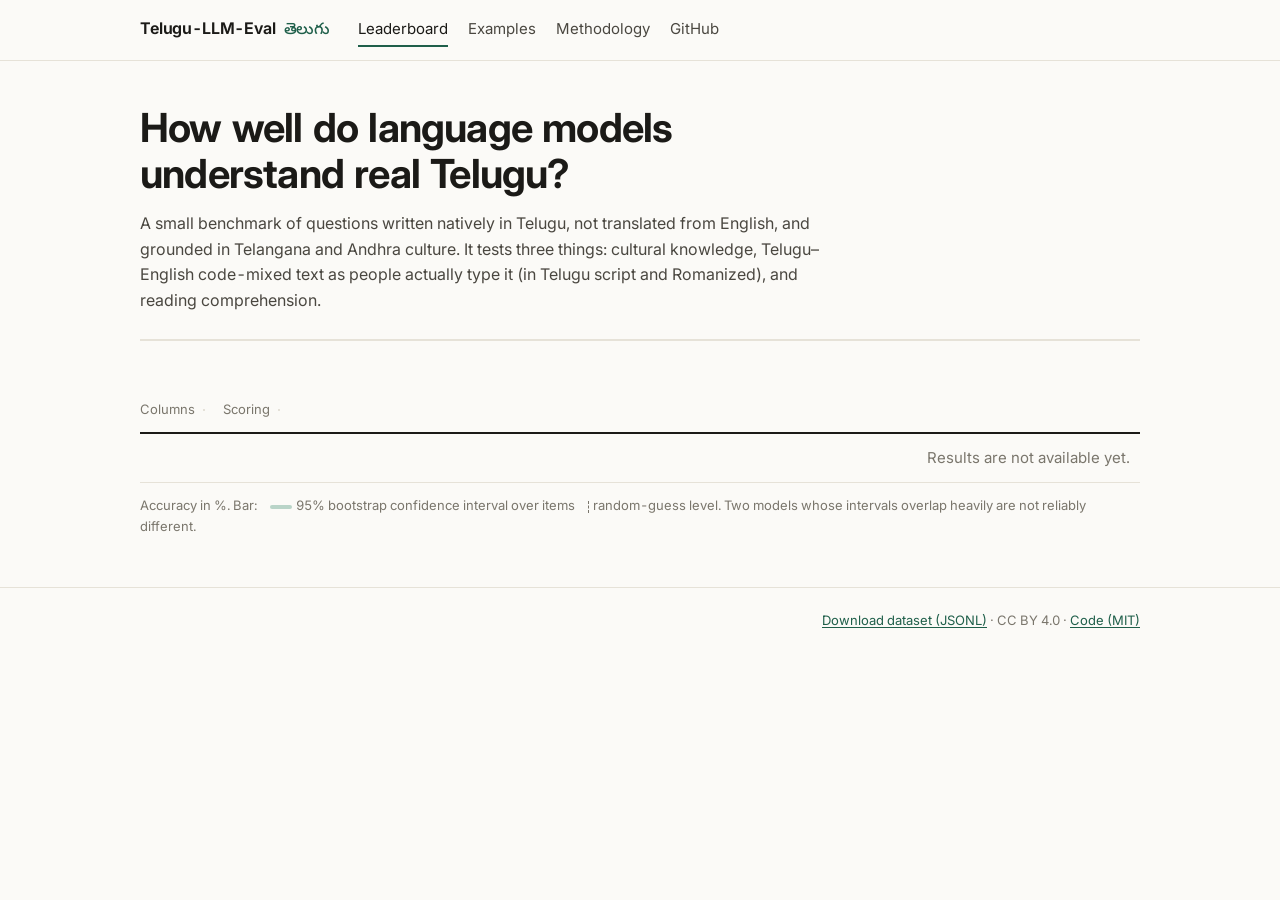
==== site/index.html @ 3f94fd15 "Add evaluation harness, scoring, leaderboard site, docs and CI (steps 2-5)" ====
<!doctype html>
<html lang="en">
<head>
<meta charset="utf-8">
<meta name="viewport" content="width=device-width, initial-scale=1">
<title>Telugu-LLM-Eval · Leaderboard</title>
<meta name="description" content="A native-authored Telugu benchmark for large language models: cultural knowledge, code-mixed text and reading comprehension.">
<link rel="preconnect" href="https://fonts.googleapis.com">
<link rel="preconnect" href="https://fonts.gstatic.com" crossorigin>
<link href="https://fonts.googleapis.com/css2?family=Inter:wght@400;500;600;700&family=Noto+Sans+Telugu:wght@400;500;600&display=swap" rel="stylesheet">
<link rel="stylesheet" href="assets/style.css">
<link rel="icon" href="data:image/svg+xml,<svg xmlns='http://www.w3.org/2000/svg' viewBox='0 0 32 32'><rect width='32' height='32' rx='6' fill='%231f5f4a'/><text x='16' y='23' font-size='18' text-anchor='middle' fill='white' font-family='sans-serif'>తె</text></svg>">
</head>
<body>
<header class="site-head">
  <div class="wrap">
    <a class="brand" href="./">Telugu-LLM-Eval <span class="te" lang="te">తెలుగు</span></a>
    <nav class="nav" aria-label="Main">
      <a href="./" aria-current="page">Leaderboard</a>
      <a href="examples.html">Examples</a>
      <a href="methodology.html">Methodology</a>
      <a class="ext" href="https://github.com/LHarsha/Telugu-LLM-Eval">GitHub</a>
    </nav>
  </div>
</header>

<main class="wrap">
  <div class="intro">
    <h1>How well do language models understand real Telugu?</h1>
    <p>A small benchmark of questions written natively in Telugu, not translated from English, and grounded in Telangana and Andhra culture. It tests three things: cultural knowledge, Telugu–English code-mixed text as people actually type it (in Telugu script and Romanized), and reading comprehension.</p>
    <div class="facts" id="facts"></div>
    <div id="notice"></div>
  </div>

  <div class="controls">
    <label>Columns
      <span class="seg" id="groupSeg" role="group" aria-label="Break down by"></span>
    </label>
    <label id="judgeWrap" hidden>Scoring
      <span class="seg" id="judgeSeg" role="group" aria-label="Scoring mode"></span>
    </label>
  </div>

  <div class="table-wrap">
    <table class="board" id="board" aria-describedby="legend">
      <thead></thead>
      <tbody><tr><td class="empty" colspan="6">Loading results…</td></tr></tbody>
    </table>
  </div>
  <p class="legend" id="legend">Accuracy in %. Bar: <i class="l-range"></i>95% bootstrap confidence interval over items <i class="l-chance"></i>random-guess level. Two models whose intervals overlap heavily are not reliably different.</p>
</main>

<footer>
  <div class="wrap">
    <span id="meta"></span>
    <span><a href="data/dataset/items.jsonl">Download dataset (JSONL)</a> · CC BY 4.0 · <a href="https://github.com/LHarsha/Telugu-LLM-Eval">Code (MIT)</a></span>
  </div>
</footer>
<script src="assets/leaderboard.js"></script>
</body>
</html>
---- site/assets/style.css ----
:root {
  --bg: #fbfaf7;
  --surface: #ffffff;
  --ink: #1b1a17;
  --ink-2: #4a4740;
  --muted: #7a766c;
  --line: #e6e2d8;
  --line-2: #d6d1c4;
  --accent: #1f5f4a;
  --accent-soft: #e3efe9;
  --warn-bg: #fbf3dc;
  --warn-ink: #6b4d00;
  --bar: #1f5f4a;
  --bar-ci: #b9d4c8;
  --font: "Inter", system-ui, -apple-system, "Segoe UI", Roboto, sans-serif;
  --font-te: "Noto Sans Telugu", "Nirmala UI", "Gautami", system-ui, sans-serif;
  --mono: ui-monospace, "SFMono-Regular", Consolas, "Liberation Mono", monospace;
  color-scheme: light;
}
@media (prefers-color-scheme: dark) {
  :root:not([data-theme="light"]) {
    --bg: #131312; --surface: #1b1b19; --ink: #eceae4; --ink-2: #c9c5bb; --muted: #95918a;
    --line: #2d2c29; --line-2: #3b3a36; --accent: #7cc4a6; --accent-soft: #1d2f28;
    --warn-bg: #2f2814; --warn-ink: #e8cf86; --bar: #7cc4a6; --bar-ci: #2f5546;
    color-scheme: dark;
  }
}
:root[data-theme="dark"] {
  --bg: #131312; --surface: #1b1b19; --ink: #eceae4; --ink-2: #c9c5bb; --muted: #95918a;
  --line: #2d2c29; --line-2: #3b3a36; --accent: #7cc4a6; --accent-soft: #1d2f28;
  --warn-bg: #2f2814; --warn-ink: #e8cf86; --bar: #7cc4a6; --bar-ci: #2f5546;
  color-scheme: dark;
}

* { box-sizing: border-box; }
html { -webkit-text-size-adjust: 100%; }
body {
  margin: 0; background: var(--bg); color: var(--ink);
  font: 16px/1.6 var(--font); font-feature-settings: "tnum" 1;
}
a { color: var(--accent); text-underline-offset: 2px; }
a:hover { text-decoration-thickness: 2px; }
.te, [lang="te"] { font-family: var(--font-te); }
code, pre { font-family: var(--mono); font-size: 0.88em; }

.wrap { max-width: 1040px; margin: 0 auto; padding: 0 20px; }

/* header */
.site-head { border-bottom: 1px solid var(--line); }
.site-head .wrap { display: flex; align-items: center; gap: 28px; min-height: 60px; flex-wrap: wrap; }
.brand { font-weight: 650; letter-spacing: -0.01em; color: var(--ink); text-decoration: none; display: flex; align-items: baseline; gap: 8px; }
.brand .te { font-weight: 500; color: var(--accent); }
.nav { display: flex; gap: 20px; flex-wrap: wrap; font-size: 15px; }
.nav a { color: var(--ink-2); text-decoration: none; padding: 4px 0; border-bottom: 2px solid transparent; }
.nav a:hover { color: var(--ink); }
.nav a[aria-current="page"] { color: var(--ink); border-bottom-color: var(--accent); }
.nav .ext { margin-left: auto; }

/* page intro */
.intro { padding: 44px 0 20px; }
.intro h1 { font-size: clamp(28px, 4vw, 40px); line-height: 1.15; letter-spacing: -0.02em; margin: 0 0 14px; font-weight: 680; max-width: 18em; }
.intro p { color: var(--ink-2); max-width: 44em; margin: 0 0 10px; }
.facts { display: flex; flex-wrap: wrap; gap: 0; margin: 26px 0 8px; border-top: 1px solid var(--line); border-bottom: 1px solid var(--line); }
.facts div { padding: 14px 28px 14px 0; margin-right: 28px; border-right: 1px solid var(--line); }
.facts div:last-child { border-right: 0; }
.facts b { display: block; font-size: 24px; font-weight: 650; letter-spacing: -0.01em; }
.facts span { color: var(--muted); font-size: 13px; }

.notice { background: var(--warn-bg); color: var(--warn-ink); padding: 10px 14px; border-radius: 6px; font-size: 14px; margin: 18px 0 0; }

/* controls */
.controls { display: flex; gap: 18px; align-items: center; flex-wrap: wrap; margin: 30px 0 12px; }
.controls label { font-size: 13px; color: var(--muted); display: flex; gap: 8px; align-items: center; }
.seg { display: inline-flex; border: 1px solid var(--line-2); border-radius: 6px; overflow: hidden; }
.seg button { font: inherit; font-size: 14px; border: 0; background: var(--surface); color: var(--ink-2); padding: 5px 12px; cursor: pointer; border-right: 1px solid var(--line-2); }
.seg button:last-child { border-right: 0; }
.seg button[aria-pressed="true"] { background: var(--ink); color: var(--bg); }
.seg button:focus-visible, a:focus-visible { outline: 2px solid var(--accent); outline-offset: 2px; }

/* leaderboard table */
.table-wrap { overflow-x: auto; border-top: 2px solid var(--ink); }
table.board { width: 100%; border-collapse: collapse; font-size: 15px; min-width: 780px; }
.board th { text-align: right; font-weight: 600; font-size: 12px; text-transform: uppercase; letter-spacing: 0.04em; color: var(--muted); padding: 10px 10px; border-bottom: 1px solid var(--line-2); white-space: nowrap; }
.board th:first-child, .board th:nth-child(2) { text-align: left; }
.board td { padding: 12px 10px; border-bottom: 1px solid var(--line); text-align: right; vertical-align: middle; white-space: nowrap; }
.board td.rank { text-align: left; color: var(--muted); width: 28px; }
.board td.model { text-align: left; white-space: normal; min-width: 170px; }
.board td.model b { font-weight: 600; }
.tag { display: inline-block; font-size: 11px; letter-spacing: 0.03em; text-transform: uppercase; color: var(--muted); border: 1px solid var(--line-2); border-radius: 3px; padding: 0 5px; margin-left: 6px; vertical-align: 2px; }
.tag.open { color: var(--accent); border-color: var(--accent); }
.board tr.baseline td { color: var(--muted); }
.board tr.incomplete td { color: var(--muted); }
.board td.overall { width: 280px; min-width: 220px; }
.score { display: grid; grid-template-columns: minmax(130px, 1fr) 72px; gap: 12px; align-items: center; }
.ci { position: relative; height: 10px; background: transparent; border-left: 1px solid var(--line-2); border-right: 1px solid var(--line-2); }
.ci .range { position: absolute; top: 3px; height: 4px; background: var(--bar-ci); border-radius: 2px; }
.ci .pt { position: absolute; top: 0; width: 2px; height: 10px; background: var(--bar); }
.ci .chance { position: absolute; top: -3px; bottom: -3px; width: 0; border-left: 1px dashed var(--muted); }
.num { font-weight: 600; }
.sub { display: block; font-size: 12px; color: var(--muted); font-weight: 400; }
.legend { color: var(--muted); font-size: 13px; margin: 12px 0 0; }
.legend i { display: inline-block; vertical-align: middle; margin: 0 4px 0 10px; }
.legend .l-range { width: 22px; height: 4px; background: var(--bar-ci); border-radius: 2px; }
.legend .l-chance { width: 0; height: 12px; border-left: 1px dashed var(--muted); }
.empty { padding: 30px 0; color: var(--muted); }

/* sections / prose */
section { padding: 26px 0; }
h2 { font-size: 22px; letter-spacing: -0.01em; margin: 34px 0 10px; font-weight: 650; }
h3 { font-size: 17px; margin: 24px 0 6px; font-weight: 620; }
.prose { max-width: 46em; }
.prose p, .prose li { color: var(--ink-2); }
.prose li { margin-bottom: 4px; }
pre.block { background: var(--surface); border: 1px solid var(--line); border-radius: 6px; padding: 14px 16px; overflow-x: auto; white-space: pre-wrap; line-height: 1.55; }
pre.block.te { font-family: var(--font-te); font-size: 15px; }
dl.kv { display: grid; grid-template-columns: max-content 1fr; gap: 6px 18px; margin: 10px 0; }
dl.kv dt { color: var(--muted); font-size: 14px; }
dl.kv dd { margin: 0; }

/* example items */
.cat-head { display: flex; align-items: baseline; gap: 12px; flex-wrap: wrap; margin-top: 38px; border-bottom: 2px solid var(--ink); padding-bottom: 6px; }
.cat-head h2 { margin: 0; }
.cat-head p { margin: 0; color: var(--muted); font-size: 14px; }
.q { padding: 18px 0; border-bottom: 1px solid var(--line); display: grid; grid-template-columns: 90px 1fr; gap: 6px 18px; }
.q .meta { font-size: 12px; color: var(--muted); line-height: 1.5; }
.q .meta code { font-size: 12px; color: var(--ink-2); }
.q .text { font-family: var(--font-te); font-size: 17px; line-height: 1.75; white-space: pre-wrap; }
.q details { grid-column: 2; font-size: 14px; color: var(--ink-2); }
.q details summary { cursor: pointer; color: var(--muted); }
.q details .passage { font-family: var(--font-te); font-size: 16px; line-height: 1.8; white-space: pre-wrap; background: var(--surface); border-left: 3px solid var(--line-2); padding: 10px 14px; margin-top: 8px; }
.q ol.opts { grid-column: 2; margin: 2px 0 0; padding: 0; list-style: none; display: grid; gap: 4px; }
.q ol.opts li { font-family: var(--font-te); font-size: 16px; padding: 3px 10px; border-radius: 4px; }
.q ol.opts li b { font-family: var(--font); font-weight: 600; color: var(--muted); margin-right: 10px; }
.show-answers .q ol.opts li.gold { background: var(--accent-soft); }
.show-answers .q ol.opts li.gold b { color: var(--accent); }
.q .gold-short { grid-column: 2; font-size: 14px; color: var(--muted); display: none; }
.show-answers .q .gold-short { display: block; }
.q .gold-short span { font-family: var(--font-te); color: var(--ink); font-size: 15px; }

footer { border-top: 1px solid var(--line); margin-top: 50px; padding: 22px 0 40px; color: var(--muted); font-size: 13px; }
footer .wrap { display: flex; gap: 20px; flex-wrap: wrap; justify-content: space-between; }

@media (max-width: 640px) {
  .wrap { padding: 0 16px; }
  .nav .ext { margin-left: 0; }
  .facts div { padding-right: 16px; margin-right: 16px; }
  .q { grid-template-columns: 1fr; }
  .q details, .q ol.opts, .q .gold-short { grid-column: 1; }
  dl.kv { grid-template-columns: 1fr; }
}
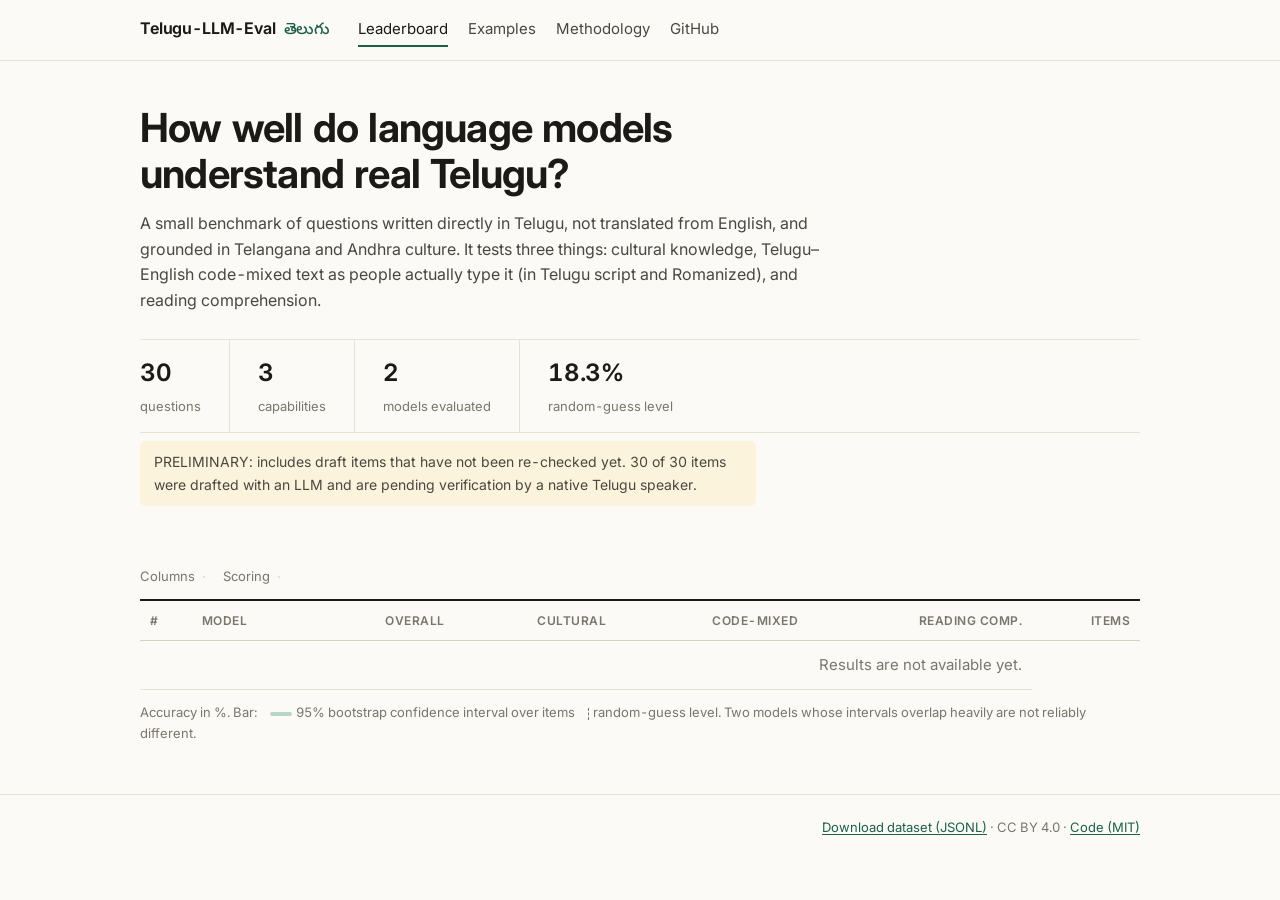
==== commit 3d59964b: "Add 30 preliminary LLM-drafted items (pending native verification), first model runs and results" ====
--- a/site/index.html
+++ b/site/index.html
@@ -4,7 +4,7 @@
 <meta charset="utf-8">
 <meta name="viewport" content="width=device-width, initial-scale=1">
 <title>Telugu-LLM-Eval · Leaderboard</title>
-<meta name="description" content="A native-authored Telugu benchmark for large language models: cultural knowledge, code-mixed text and reading comprehension.">
+<meta name="description" content="A Telugu benchmark for large language models: cultural knowledge, code-mixed text and reading comprehension.">
 <link rel="preconnect" href="https://fonts.googleapis.com">
 <link rel="preconnect" href="https://fonts.gstatic.com" crossorigin>
 <link href="https://fonts.googleapis.com/css2?family=Inter:wght@400;500;600;700&family=Noto+Sans+Telugu:wght@400;500;600&display=swap" rel="stylesheet">
@@ -27,9 +27,9 @@
 <main class="wrap">
   <div class="intro">
     <h1>How well do language models understand real Telugu?</h1>
-    <p>A small benchmark of questions written natively in Telugu, not translated from English, and grounded in Telangana and Andhra culture. It tests three things: cultural knowledge, Telugu–English code-mixed text as people actually type it (in Telugu script and Romanized), and reading comprehension.</p>
-    <div class="facts" id="facts"></div>
-    <div id="notice"></div>
+    <p>A small benchmark of questions written directly in Telugu, not translated from English, and grounded in Telangana and Andhra culture. It tests three things: cultural knowledge, Telugu–English code-mixed text as people actually type it (in Telugu script and Romanized), and reading comprehension.</p>
+    <div class="facts" id="facts"><!-- facts:start --><div><b>30</b><span>questions</span></div><div><b>3</b><span>capabilities</span></div><div><b>2</b><span>models evaluated</span></div><div><b>18.3%</b><span>random-guess level</span></div><!-- facts:end --></div>
+    <div id="notice"><!-- notice:start --><p class="notice">PRELIMINARY: includes draft items that have not been re-checked yet. 30 of 30 items were drafted with an LLM and are pending verification by a native Telugu speaker.</p><!-- notice:end --></div>
   </div>
 
   <div class="controls">
@@ -43,8 +43,8 @@
 
   <div class="table-wrap">
     <table class="board" id="board" aria-describedby="legend">
-      <thead></thead>
-      <tbody><tr><td class="empty" colspan="6">Loading results…</td></tr></tbody>
+      <!-- Pre-rendered by `python -m telugu_eval build-site` so the page is complete without JavaScript. -->
+      <!-- board:start --><thead><tr><th>#</th><th>Model</th><th>Overall</th><th>Cultural</th><th>Code-mixed</th><th>Reading comp.</th><th>Items</th></tr></thead><tbody><tr class=""><td class="rank">1</td><td class="model"><b>Gemma 4 31B (open weights)</b><span class="tag">open-weights</span></td><td class="overall"><span class="num">100.0<span class="sub">100.0–100.0</span></span></td><td>100.0</td><td>100.0</td><td>100.0</td><td>30</td></tr><tr class=""><td class="rank">2</td><td class="model"><b>Gemini 3.5 Flash-Lite</b><span class="tag">api</span></td><td class="overall"><span class="num">93.3<span class="sub">83.3–100.0</span></span></td><td>100.0</td><td>90.0</td><td>90.0</td><td>30</td></tr><tr class="baseline"><td class="rank"></td><td class="model"><b>Random guess</b><span class="tag">baseline</span></td><td class="overall"><span class="num">16.7<span class="sub">3.3–33.3</span></span></td><td>20.0</td><td>30.0</td><td>0.0</td><td>30</td></tr><tr class="incomplete"><td class="rank"></td><td class="model"><b>Gemini 3.6 Flash</b><span class="tag">api</span><span class="sub">incomplete: 20/30 items answered so far</span></td><td class="overall"><span class="num">100.0<span class="sub">100.0–100.0</span></span></td><td>100.0</td><td>100.0</td><td>–</td><td>20</td></tr></tbody><!-- board:end -->
     </table>
   </div>
   <p class="legend" id="legend">Accuracy in %. Bar: <i class="l-range"></i>95% bootstrap confidence interval over items <i class="l-chance"></i>random-guess level. Two models whose intervals overlap heavily are not reliably different.</p>
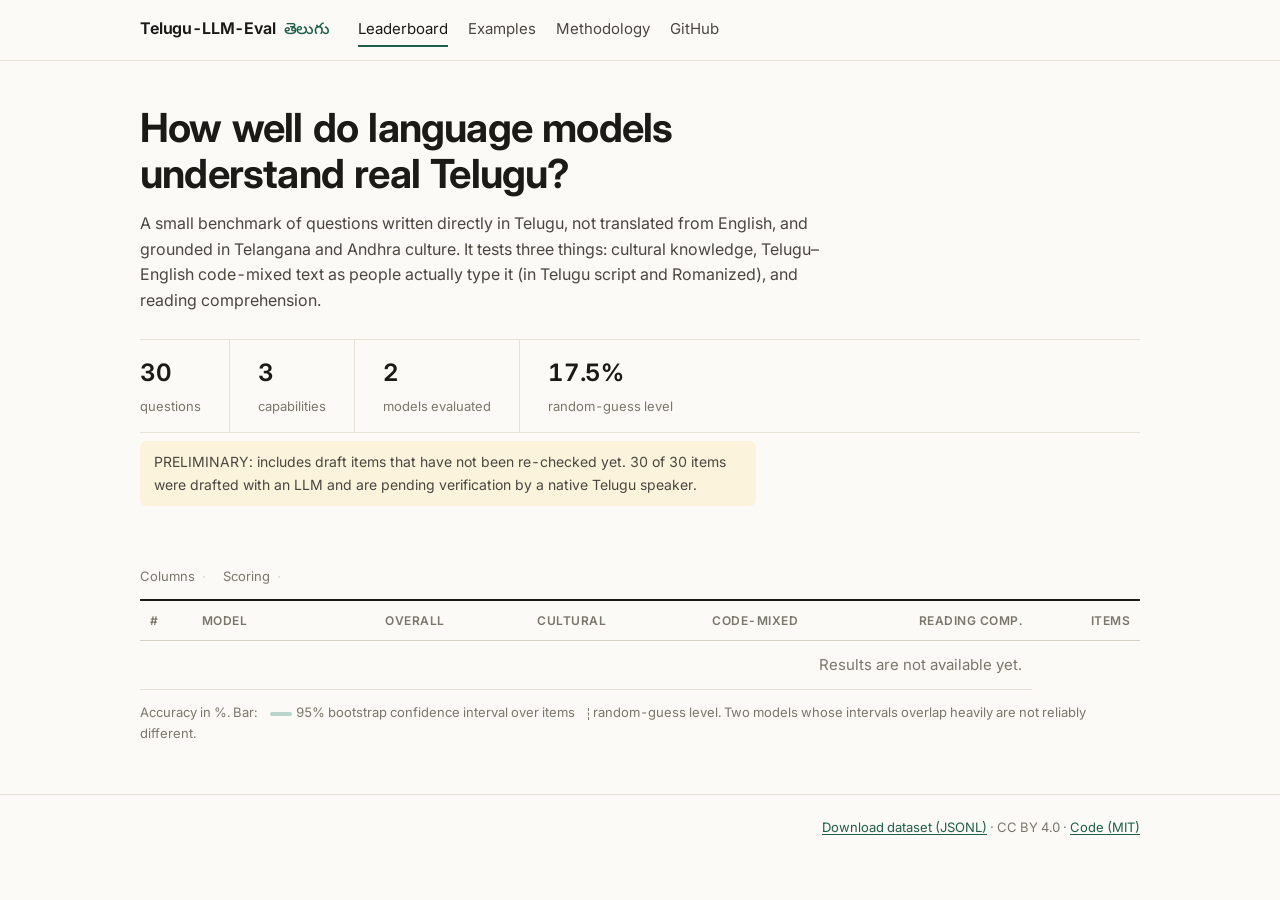
==== commit e5b995d7: "Revise preliminary items: quality fixes and harder reasoning items (LLM-drafted, pending native veri" ====
--- a/site/index.html
+++ b/site/index.html
@@ -28,7 +28,7 @@
   <div class="intro">
     <h1>How well do language models understand real Telugu?</h1>
     <p>A small benchmark of questions written directly in Telugu, not translated from English, and grounded in Telangana and Andhra culture. It tests three things: cultural knowledge, Telugu–English code-mixed text as people actually type it (in Telugu script and Romanized), and reading comprehension.</p>
-    <div class="facts" id="facts"><!-- facts:start --><div><b>30</b><span>questions</span></div><div><b>3</b><span>capabilities</span></div><div><b>2</b><span>models evaluated</span></div><div><b>18.3%</b><span>random-guess level</span></div><!-- facts:end --></div>
+    <div class="facts" id="facts"><!-- facts:start --><div><b>30</b><span>questions</span></div><div><b>3</b><span>capabilities</span></div><div><b>2</b><span>models evaluated</span></div><div><b>17.5%</b><span>random-guess level</span></div><!-- facts:end --></div>
     <div id="notice"><!-- notice:start --><p class="notice">PRELIMINARY: includes draft items that have not been re-checked yet. 30 of 30 items were drafted with an LLM and are pending verification by a native Telugu speaker.</p><!-- notice:end --></div>
   </div>
 
@@ -44,7 +44,7 @@
   <div class="table-wrap">
     <table class="board" id="board" aria-describedby="legend">
       <!-- Pre-rendered by `python -m telugu_eval build-site` so the page is complete without JavaScript. -->
-      <!-- board:start --><thead><tr><th>#</th><th>Model</th><th>Overall</th><th>Cultural</th><th>Code-mixed</th><th>Reading comp.</th><th>Items</th></tr></thead><tbody><tr class=""><td class="rank">1</td><td class="model"><b>Gemma 4 31B (open weights)</b><span class="tag">open-weights</span></td><td class="overall"><span class="num">100.0<span class="sub">100.0–100.0</span></span></td><td>100.0</td><td>100.0</td><td>100.0</td><td>30</td></tr><tr class=""><td class="rank">2</td><td class="model"><b>Gemini 3.5 Flash-Lite</b><span class="tag">api</span></td><td class="overall"><span class="num">93.3<span class="sub">83.3–100.0</span></span></td><td>100.0</td><td>90.0</td><td>90.0</td><td>30</td></tr><tr class="baseline"><td class="rank"></td><td class="model"><b>Random guess</b><span class="tag">baseline</span></td><td class="overall"><span class="num">16.7<span class="sub">3.3–33.3</span></span></td><td>20.0</td><td>30.0</td><td>0.0</td><td>30</td></tr><tr class="incomplete"><td class="rank"></td><td class="model"><b>Gemini 3.6 Flash</b><span class="tag">api</span><span class="sub">incomplete: 20/30 items answered so far</span></td><td class="overall"><span class="num">100.0<span class="sub">100.0–100.0</span></span></td><td>100.0</td><td>100.0</td><td>–</td><td>20</td></tr></tbody><!-- board:end -->
+      <!-- board:start --><thead><tr><th>#</th><th>Model</th><th>Overall</th><th>Cultural</th><th>Code-mixed</th><th>Reading comp.</th><th>Items</th></tr></thead><tbody><tr class=""><td class="rank">1</td><td class="model"><b>Gemma 4 31B (open weights)</b><span class="tag">open-weights</span></td><td class="overall"><span class="num">93.3<span class="sub">83.3–100.0</span></span></td><td>90.0</td><td>100.0</td><td>90.0</td><td>30</td></tr><tr class=""><td class="rank">2</td><td class="model"><b>Gemini 3.5 Flash-Lite</b><span class="tag">api</span></td><td class="overall"><span class="num">86.7<span class="sub">73.3–96.7</span></span></td><td>70.0</td><td>100.0</td><td>90.0</td><td>30</td></tr><tr class="baseline"><td class="rank"></td><td class="model"><b>Random guess</b><span class="tag">baseline</span></td><td class="overall"><span class="num">16.7<span class="sub">6.7–30.0</span></span></td><td>10.0</td><td>10.0</td><td>30.0</td><td>30</td></tr><tr class="incomplete"><td class="rank"></td><td class="model"><b>Gemini 3.6 Flash</b><span class="tag">api</span><span class="sub">incomplete: 4/30 items answered so far</span></td><td class="overall"><span class="num">100.0<span class="sub">100.0–100.0</span></span></td><td>100.0</td><td>100.0</td><td>–</td><td>4</td></tr></tbody><!-- board:end -->
     </table>
   </div>
   <p class="legend" id="legend">Accuracy in %. Bar: <i class="l-range"></i>95% bootstrap confidence interval over items <i class="l-chance"></i>random-guess level. Two models whose intervals overlap heavily are not reliably different.</p>
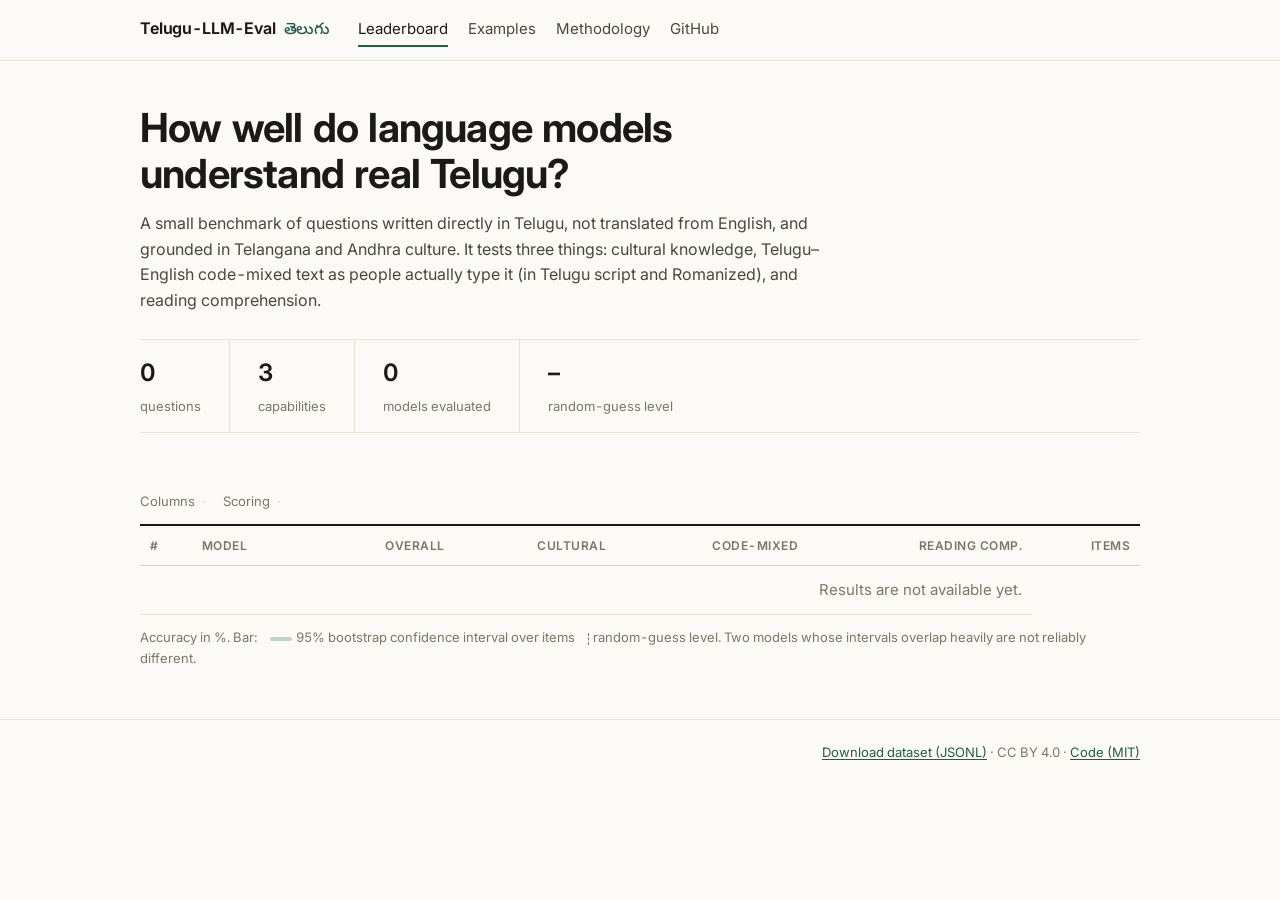
==== commit cf4d3843: "Mark v1 items as native-speaker reviewed" ====
--- a/site/index.html
+++ b/site/index.html
@@ -28,8 +28,8 @@
   <div class="intro">
     <h1>How well do language models understand real Telugu?</h1>
     <p>A small benchmark of questions written directly in Telugu, not translated from English, and grounded in Telangana and Andhra culture. It tests three things: cultural knowledge, Telugu–English code-mixed text as people actually type it (in Telugu script and Romanized), and reading comprehension.</p>
-    <div class="facts" id="facts"><!-- facts:start --><div><b>30</b><span>questions</span></div><div><b>3</b><span>capabilities</span></div><div><b>2</b><span>models evaluated</span></div><div><b>17.5%</b><span>random-guess level</span></div><!-- facts:end --></div>
-    <div id="notice"><!-- notice:start --><p class="notice">PRELIMINARY: includes draft items that have not been re-checked yet. 30 of 30 items were drafted with an LLM and are pending verification by a native Telugu speaker.</p><!-- notice:end --></div>
+    <div class="facts" id="facts"><!-- facts:start --><div><b>0</b><span>questions</span></div><div><b>3</b><span>capabilities</span></div><div><b>0</b><span>models evaluated</span></div><div><b>–</b><span>random-guess level</span></div><!-- facts:end --></div>
+    <div id="notice"><!-- notice:start --><!-- notice:end --></div>
   </div>
 
   <div class="controls">
@@ -44,7 +44,7 @@
   <div class="table-wrap">
     <table class="board" id="board" aria-describedby="legend">
       <!-- Pre-rendered by `python -m telugu_eval build-site` so the page is complete without JavaScript. -->
-      <!-- board:start --><thead><tr><th>#</th><th>Model</th><th>Overall</th><th>Cultural</th><th>Code-mixed</th><th>Reading comp.</th><th>Items</th></tr></thead><tbody><tr class=""><td class="rank">1</td><td class="model"><b>Gemma 4 31B (open weights)</b><span class="tag">open-weights</span></td><td class="overall"><span class="num">93.3<span class="sub">83.3–100.0</span></span></td><td>90.0</td><td>100.0</td><td>90.0</td><td>30</td></tr><tr class=""><td class="rank">2</td><td class="model"><b>Gemini 3.5 Flash-Lite</b><span class="tag">api</span></td><td class="overall"><span class="num">86.7<span class="sub">73.3–96.7</span></span></td><td>70.0</td><td>100.0</td><td>90.0</td><td>30</td></tr><tr class="baseline"><td class="rank"></td><td class="model"><b>Random guess</b><span class="tag">baseline</span></td><td class="overall"><span class="num">16.7<span class="sub">6.7–30.0</span></span></td><td>10.0</td><td>10.0</td><td>30.0</td><td>30</td></tr><tr class="incomplete"><td class="rank"></td><td class="model"><b>Gemini 3.6 Flash</b><span class="tag">api</span><span class="sub">incomplete: 4/30 items answered so far</span></td><td class="overall"><span class="num">100.0<span class="sub">100.0–100.0</span></span></td><td>100.0</td><td>100.0</td><td>–</td><td>4</td></tr></tbody><!-- board:end -->
+      <!-- board:start --><thead><tr><th>#</th><th>Model</th><th>Overall</th><th>Cultural</th><th>Code-mixed</th><th>Reading comp.</th><th>Items</th></tr></thead><tbody><tr><td class="empty" colspan="7">No results yet.</td></tr></tbody><!-- board:end -->
     </table>
   </div>
   <p class="legend" id="legend">Accuracy in %. Bar: <i class="l-range"></i>95% bootstrap confidence interval over items <i class="l-chance"></i>random-guess level. Two models whose intervals overlap heavily are not reliably different.</p>
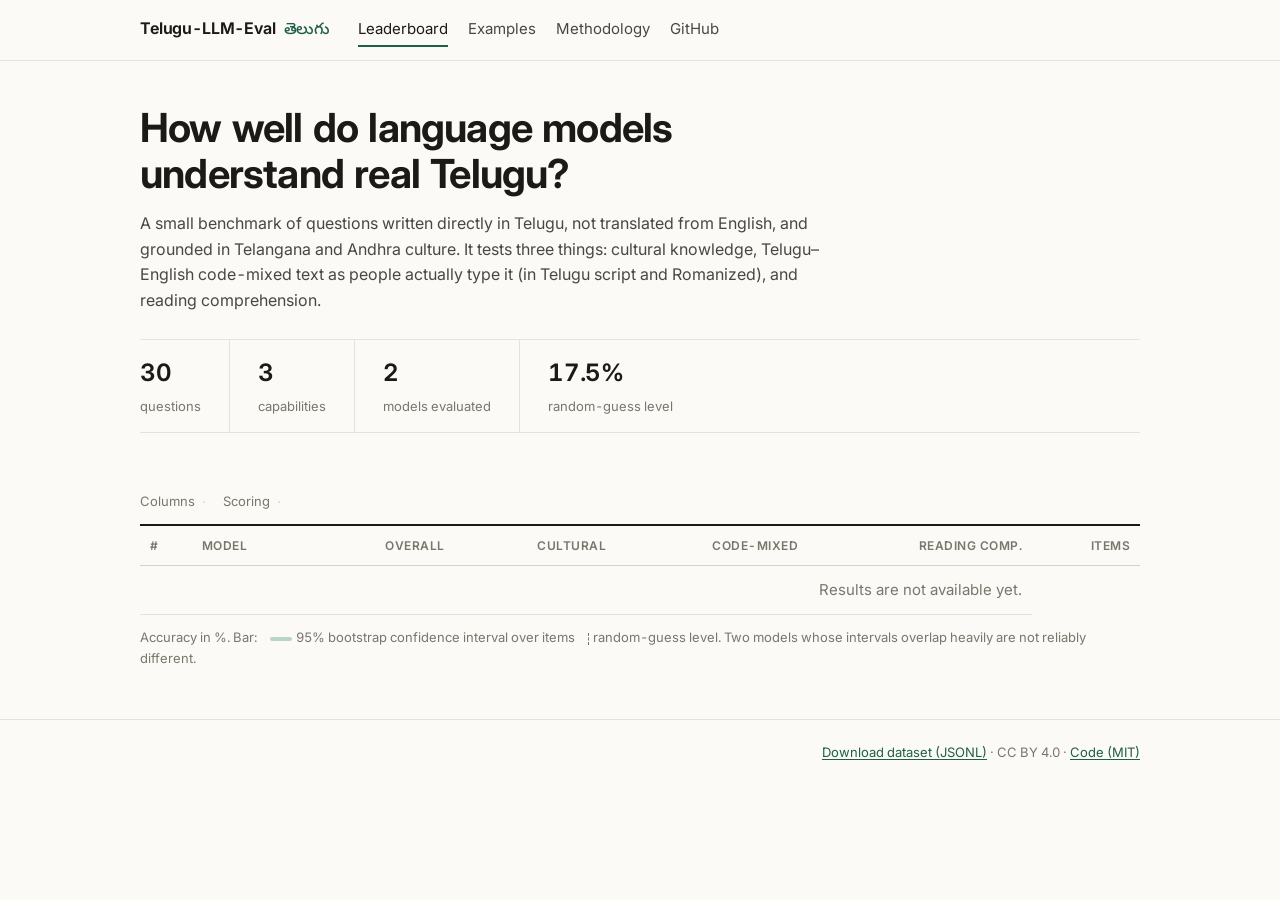
==== commit 7ed48efb: "Mark v1 items as reviewed" ====
--- a/site/index.html
+++ b/site/index.html
@@ -28,7 +28,7 @@
   <div class="intro">
     <h1>How well do language models understand real Telugu?</h1>
     <p>A small benchmark of questions written directly in Telugu, not translated from English, and grounded in Telangana and Andhra culture. It tests three things: cultural knowledge, Telugu–English code-mixed text as people actually type it (in Telugu script and Romanized), and reading comprehension.</p>
-    <div class="facts" id="facts"><!-- facts:start --><div><b>0</b><span>questions</span></div><div><b>3</b><span>capabilities</span></div><div><b>0</b><span>models evaluated</span></div><div><b>–</b><span>random-guess level</span></div><!-- facts:end --></div>
+    <div class="facts" id="facts"><!-- facts:start --><div><b>30</b><span>questions</span></div><div><b>3</b><span>capabilities</span></div><div><b>2</b><span>models evaluated</span></div><div><b>17.5%</b><span>random-guess level</span></div><!-- facts:end --></div>
     <div id="notice"><!-- notice:start --><!-- notice:end --></div>
   </div>
 
@@ -44,7 +44,7 @@
   <div class="table-wrap">
     <table class="board" id="board" aria-describedby="legend">
       <!-- Pre-rendered by `python -m telugu_eval build-site` so the page is complete without JavaScript. -->
-      <!-- board:start --><thead><tr><th>#</th><th>Model</th><th>Overall</th><th>Cultural</th><th>Code-mixed</th><th>Reading comp.</th><th>Items</th></tr></thead><tbody><tr><td class="empty" colspan="7">No results yet.</td></tr></tbody><!-- board:end -->
+      <!-- board:start --><thead><tr><th>#</th><th>Model</th><th>Overall</th><th>Cultural</th><th>Code-mixed</th><th>Reading comp.</th><th>Items</th></tr></thead><tbody><tr class=""><td class="rank">1</td><td class="model"><b>Gemma 4 31B (open weights)</b><span class="tag">open-weights</span></td><td class="overall"><span class="num">93.3<span class="sub">83.3–100.0</span></span></td><td>90.0</td><td>100.0</td><td>90.0</td><td>30</td></tr><tr class=""><td class="rank">2</td><td class="model"><b>Gemini 3.5 Flash-Lite</b><span class="tag">api</span></td><td class="overall"><span class="num">86.7<span class="sub">73.3–96.7</span></span></td><td>70.0</td><td>100.0</td><td>90.0</td><td>30</td></tr><tr class="baseline"><td class="rank"></td><td class="model"><b>Random guess</b><span class="tag">baseline</span></td><td class="overall"><span class="num">16.7<span class="sub">6.7–30.0</span></span></td><td>10.0</td><td>10.0</td><td>30.0</td><td>30</td></tr><tr class="incomplete"><td class="rank"></td><td class="model"><b>Gemini 3.6 Flash</b><span class="tag">api</span><span class="sub">incomplete: 4/30 items answered so far</span></td><td class="overall"><span class="num">100.0<span class="sub">100.0–100.0</span></span></td><td>100.0</td><td>100.0</td><td>–</td><td>4</td></tr></tbody><!-- board:end -->
     </table>
   </div>
   <p class="legend" id="legend">Accuracy in %. Bar: <i class="l-range"></i>95% bootstrap confidence interval over items <i class="l-chance"></i>random-guess level. Two models whose intervals overlap heavily are not reliably different.</p>
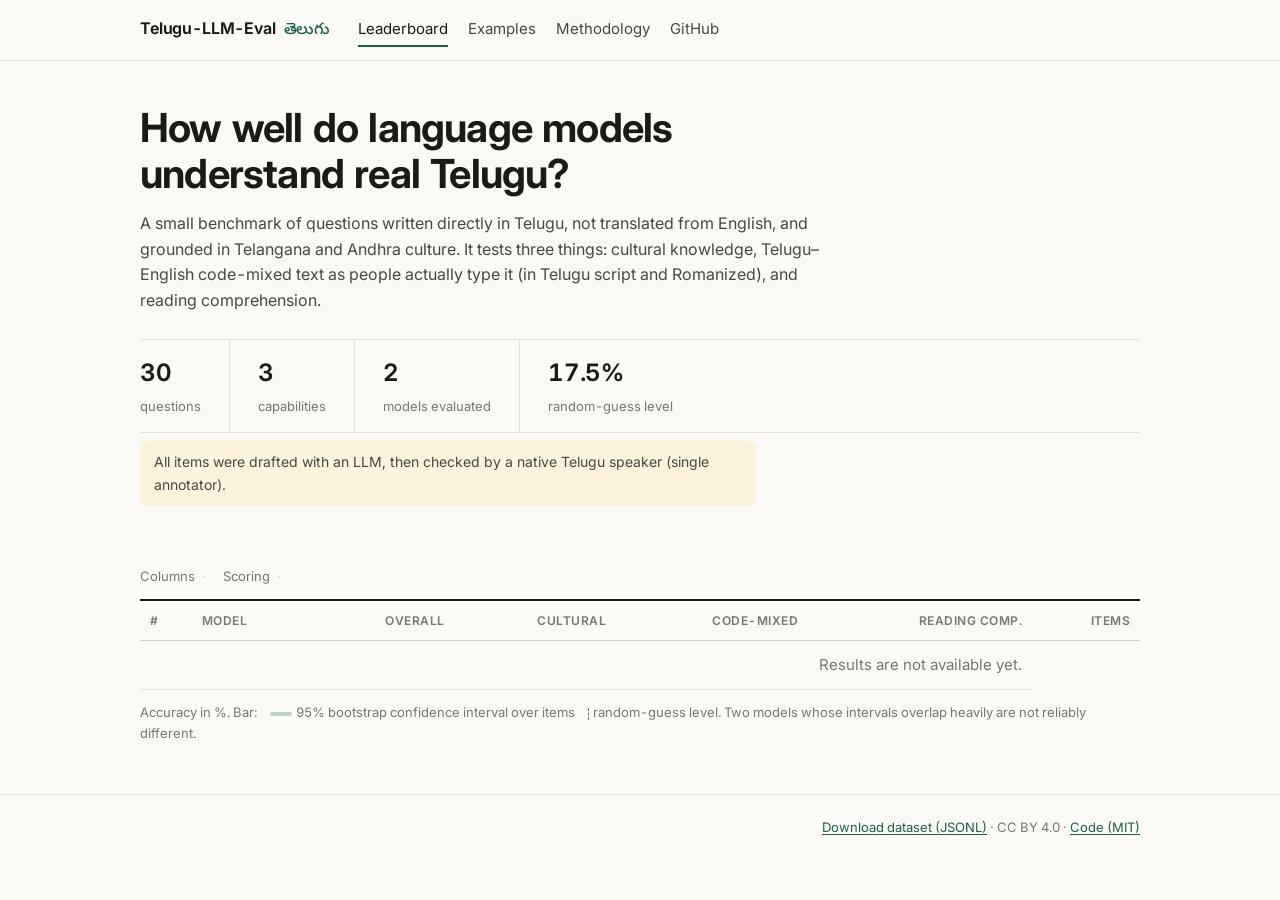
==== commit b2a4017e: "Record item origin, update v1 status wording, hide disabled models" ====
--- a/site/index.html
+++ b/site/index.html
@@ -29,7 +29,7 @@
     <h1>How well do language models understand real Telugu?</h1>
     <p>A small benchmark of questions written directly in Telugu, not translated from English, and grounded in Telangana and Andhra culture. It tests three things: cultural knowledge, Telugu–English code-mixed text as people actually type it (in Telugu script and Romanized), and reading comprehension.</p>
     <div class="facts" id="facts"><!-- facts:start --><div><b>30</b><span>questions</span></div><div><b>3</b><span>capabilities</span></div><div><b>2</b><span>models evaluated</span></div><div><b>17.5%</b><span>random-guess level</span></div><!-- facts:end --></div>
-    <div id="notice"><!-- notice:start --><!-- notice:end --></div>
+    <div id="notice"><!-- notice:start --><p class="notice">All items were drafted with an LLM, then checked by a native Telugu speaker (single annotator).</p><!-- notice:end --></div>
   </div>
 
   <div class="controls">
@@ -44,7 +44,7 @@
   <div class="table-wrap">
     <table class="board" id="board" aria-describedby="legend">
       <!-- Pre-rendered by `python -m telugu_eval build-site` so the page is complete without JavaScript. -->
-      <!-- board:start --><thead><tr><th>#</th><th>Model</th><th>Overall</th><th>Cultural</th><th>Code-mixed</th><th>Reading comp.</th><th>Items</th></tr></thead><tbody><tr class=""><td class="rank">1</td><td class="model"><b>Gemma 4 31B (open weights)</b><span class="tag">open-weights</span></td><td class="overall"><span class="num">93.3<span class="sub">83.3–100.0</span></span></td><td>90.0</td><td>100.0</td><td>90.0</td><td>30</td></tr><tr class=""><td class="rank">2</td><td class="model"><b>Gemini 3.5 Flash-Lite</b><span class="tag">api</span></td><td class="overall"><span class="num">86.7<span class="sub">73.3–96.7</span></span></td><td>70.0</td><td>100.0</td><td>90.0</td><td>30</td></tr><tr class="baseline"><td class="rank"></td><td class="model"><b>Random guess</b><span class="tag">baseline</span></td><td class="overall"><span class="num">16.7<span class="sub">6.7–30.0</span></span></td><td>10.0</td><td>10.0</td><td>30.0</td><td>30</td></tr><tr class="incomplete"><td class="rank"></td><td class="model"><b>Gemini 3.6 Flash</b><span class="tag">api</span><span class="sub">incomplete: 4/30 items answered so far</span></td><td class="overall"><span class="num">100.0<span class="sub">100.0–100.0</span></span></td><td>100.0</td><td>100.0</td><td>–</td><td>4</td></tr></tbody><!-- board:end -->
+      <!-- board:start --><thead><tr><th>#</th><th>Model</th><th>Overall</th><th>Cultural</th><th>Code-mixed</th><th>Reading comp.</th><th>Items</th></tr></thead><tbody><tr class=""><td class="rank">1</td><td class="model"><b>Gemma 4 31B (open weights)</b><span class="tag">open-weights</span></td><td class="overall"><span class="num">93.3<span class="sub">83.3–100.0</span></span></td><td>90.0</td><td>100.0</td><td>90.0</td><td>30</td></tr><tr class=""><td class="rank">2</td><td class="model"><b>Gemini 3.5 Flash-Lite</b><span class="tag">api</span></td><td class="overall"><span class="num">86.7<span class="sub">73.3–96.7</span></span></td><td>70.0</td><td>100.0</td><td>90.0</td><td>30</td></tr><tr class="baseline"><td class="rank"></td><td class="model"><b>Random guess</b><span class="tag">baseline</span></td><td class="overall"><span class="num">16.7<span class="sub">6.7–30.0</span></span></td><td>10.0</td><td>10.0</td><td>30.0</td><td>30</td></tr></tbody><!-- board:end -->
     </table>
   </div>
   <p class="legend" id="legend">Accuracy in %. Bar: <i class="l-range"></i>95% bootstrap confidence interval over items <i class="l-chance"></i>random-guess level. Two models whose intervals overlap heavily are not reliably different.</p>
